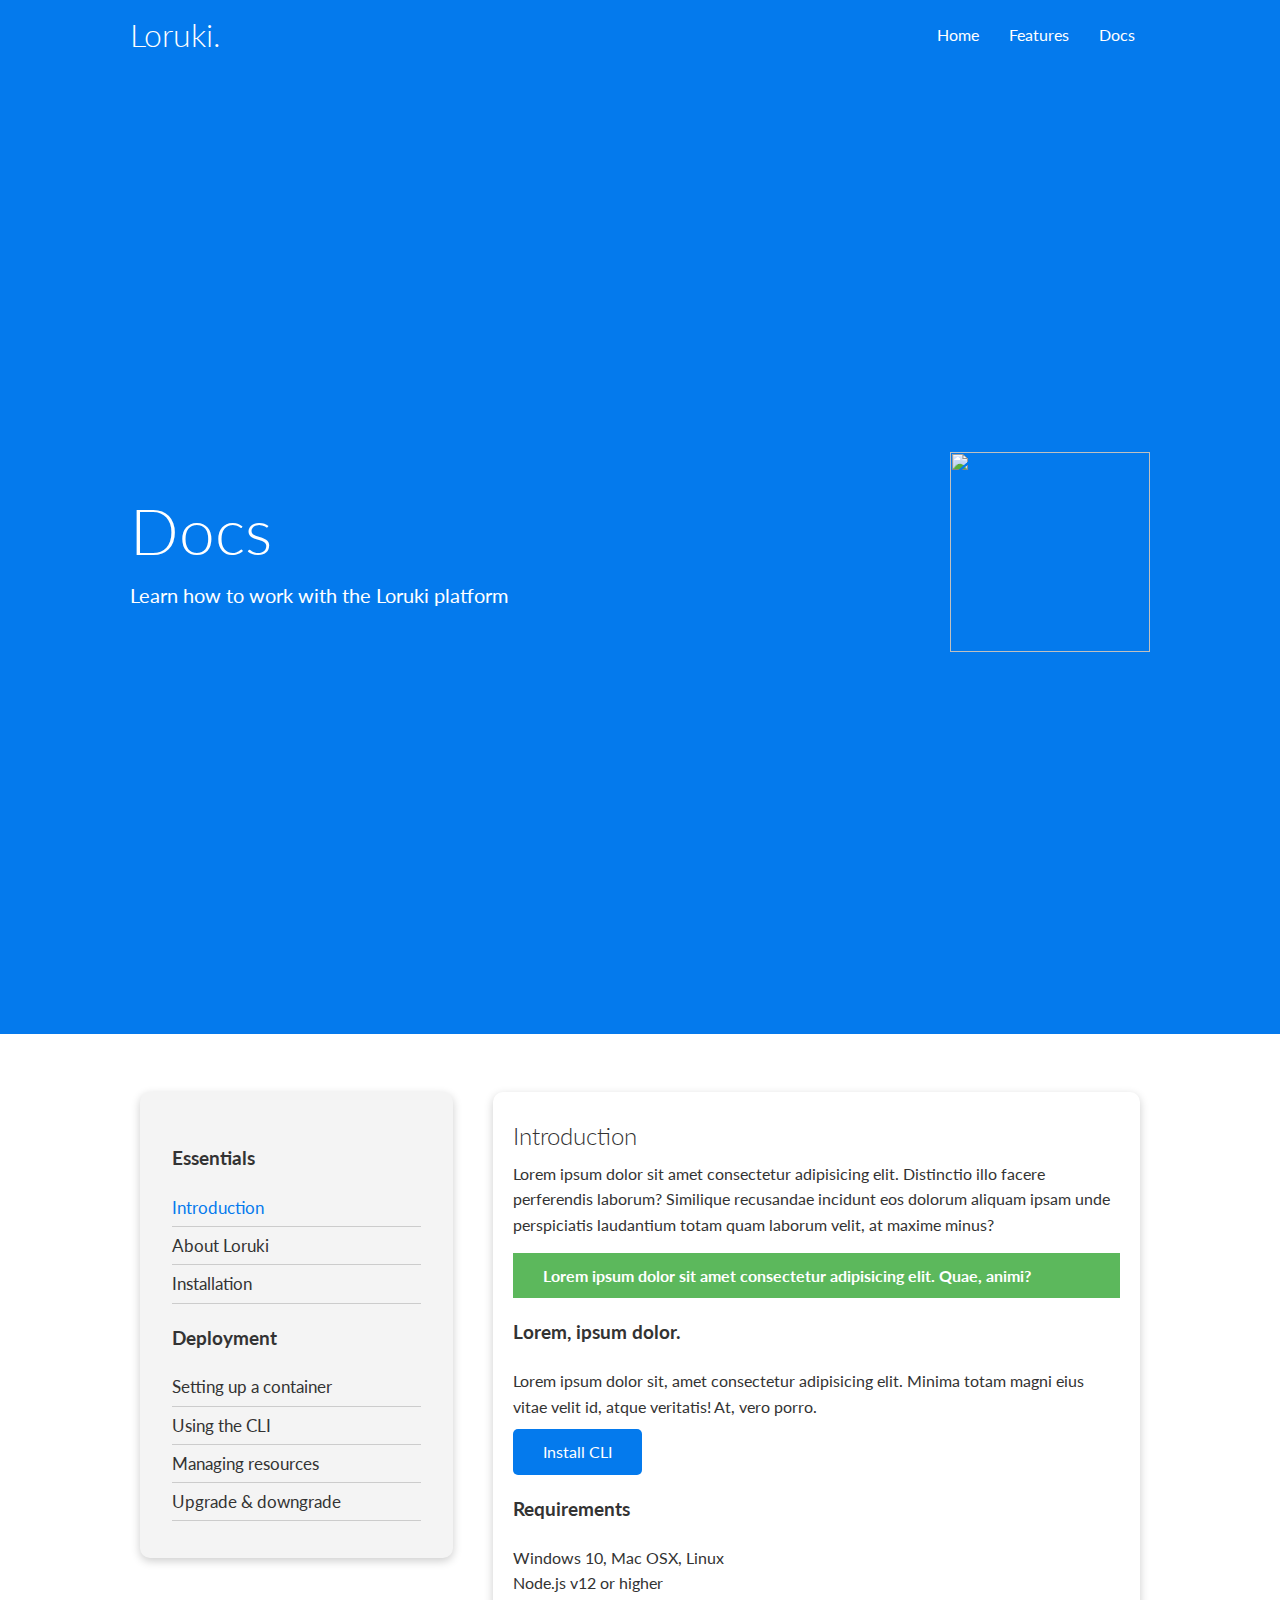
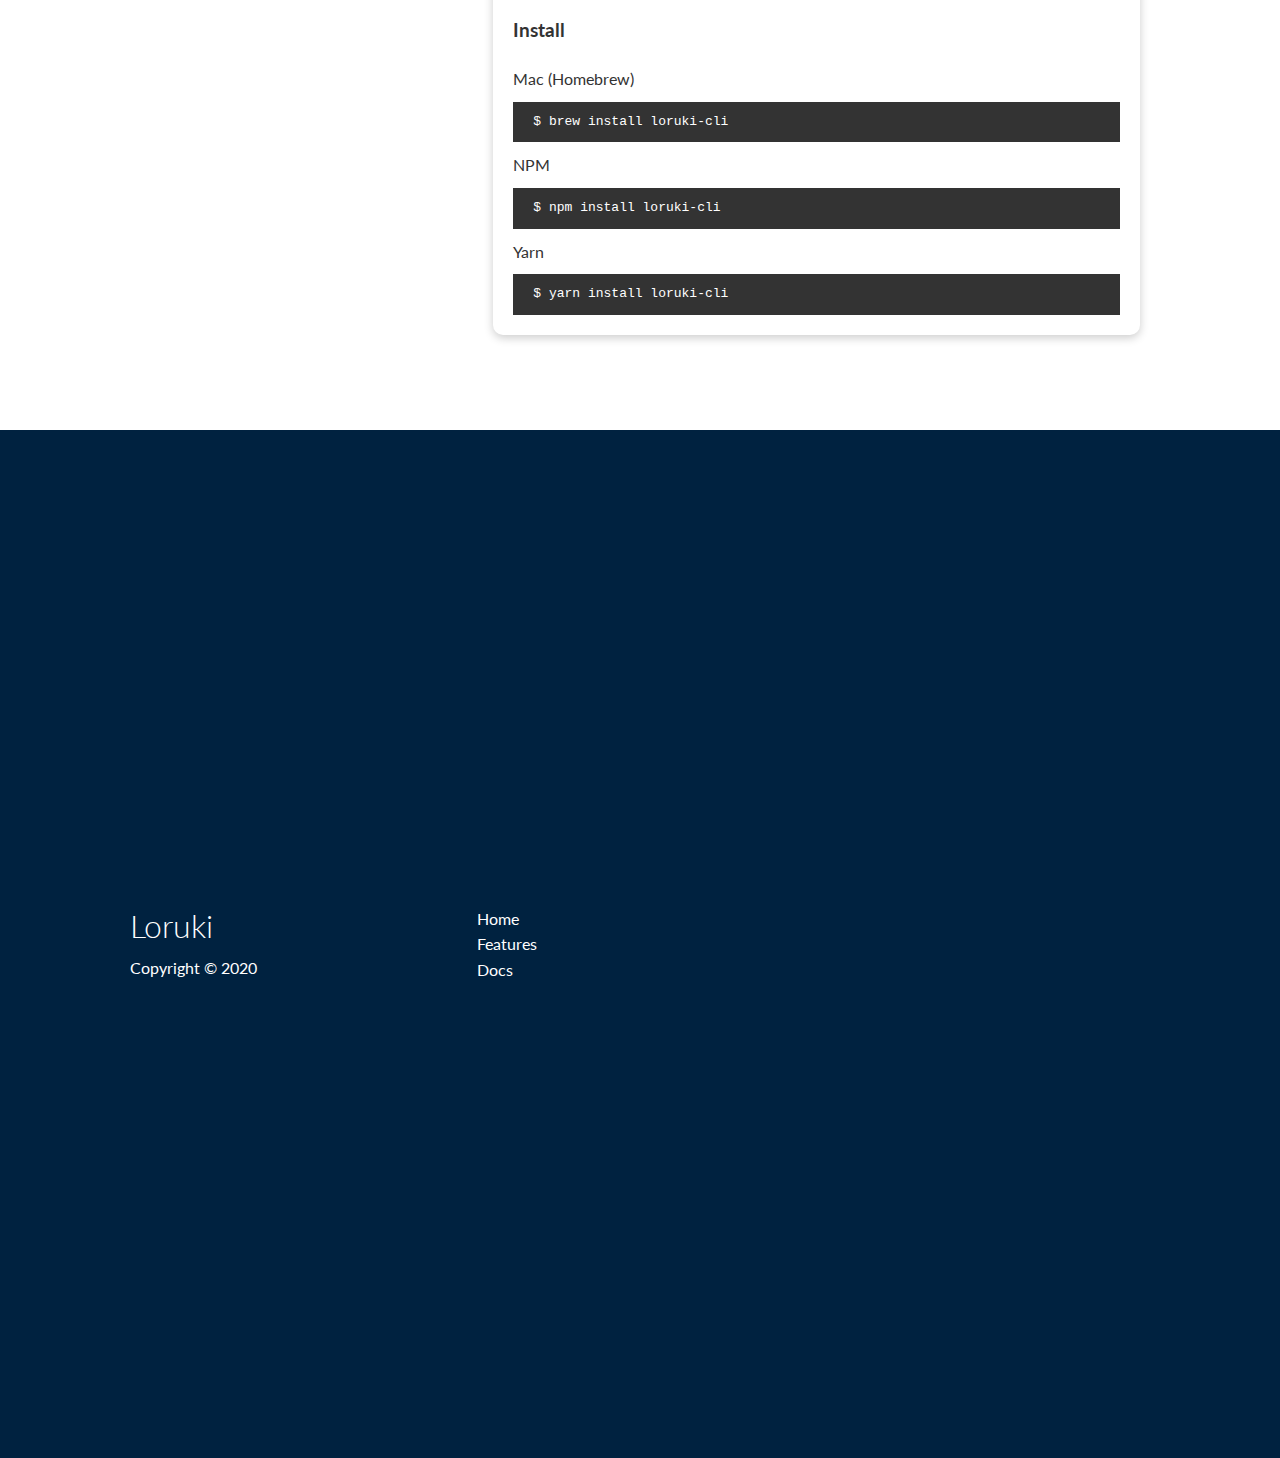
==== docs.html @ 27d40509 "Add files via upload" ====
<html>
<head>
    <meta charset="UTF-8">
    <meta name="viewport" content="width=device-width, initial-scale=1.0">
    <link rel="stylesheet" href="https://cdnjs.cloudflare.com/ajax/libs/font-awesome/5.15.1/css/all.min.css" integrity="sha512-+4zCK9k+qNFUR5X+cKL9EIR+ZOhtIloNl9GIKS57V1MyNsYpYcUrUeQc9vNfzsWfV28IaLL3i96P9sdNyeRssA==" crossorigin="anonymous" />
    <link rel="stylesheet" href="project-3.css">
    <title>Loruki | Cloud Hosting For Everyone</title>
</head>
<body>
    
    <div class="navbar">
        <div class="container flex">
            <h1 class="logo">Loruki.</h1>
            <nav>
                <ul>
                    <li><a href="index.html">Home</a></li>
                    <li><a href="features.html">Features</a></li>
                    <li><a href="docs.html">Docs</a></li>
                </ul>
            </nav>
        </div>
    </div>

    
    <section class="docs-head bg-primary py-3">
        <div class="container grid">
            <div>
                <h1 class="xl">Docs</h1>
                <p class="lead">
                    Learn how to work with the Loruki platform
                </p>
            </div>
            <img src="images/docs.png" alt="">
        </div>
    </section>

    <section class="docs-main my-4">
        <div class="container grid">
            <div class="card bg-light p-3">
                <h3 class="my-2">Essentials</h3>
                <nav>
                    <ul>
                        <li><a class="text-primary" href="#">Introduction</a></li>
                        <li><a href="#">About Loruki</a></li>
                        <li><a href="#">Installation</a></li>
                    </ul>
                </nav>

                <h3 class="my-2">Deployment</h3>
                <nav>
                    <ul>
                        <li><a href="#">Setting up a container</a></li>
							<li><a href="#">Using the CLI</a></li>
							<li><a href="#">Managing resources</a></li>
							<li><a href="#">Upgrade & downgrade</a></li>
                    </ul>
                </nav>
            </div>
            <div class="card">
                <h2>Introduction</h2>
                <p>Lorem ipsum dolor sit amet consectetur adipisicing elit. Distinctio illo facere perferendis laborum? Similique recusandae incidunt eos dolorum aliquam ipsam unde perspiciatis laudantium totam quam laborum velit, at maxime minus?</p>

                <div class="alert alert-success">
                    <i class="fas fa-info"></i> Lorem ipsum dolor sit amet consectetur adipisicing elit. Quae, animi?
                </div>

                <h3>Lorem, ipsum dolor.</h3>
                <p>Lorem ipsum dolor sit, amet consectetur adipisicing elit. Minima totam magni eius vitae velit id, atque veritatis! At, vero porro.</p>
                <a href="#" class="btn btn-primary">Install CLI</a>

                <h3>Requirements</h3>
                <ul>
                    <li>Windows 10, Mac OSX, Linux</li>
                    <li>Node.js v12 or higher</li>
                </ul>

                <h3>Install</h3>
                <p>Mac (Homebrew)</p>
                <pre><code>$ brew install loruki-cli</code></pre>
                <p>NPM</p>
                <pre><code>$ npm install loruki-cli</code></pre>
                <p>Yarn</p>
                <pre><code>$ yarn install loruki-cli</code></pre>

            </div>
        </div>
    </section>
    
    <footer class="footer bg-dark py-5">
        <div class="container grid grid-3">
            <div>
                <h1>Loruki
                </h1>
                <p>Copyright &copy; 2020</p>
            </div>
            <nav>
                <ul>
                    <li><a href="index.html">Home</a></li>
                    <li><a href="features.html">Features</a></li>
                    <li><a href="docs.html">Docs</a></li>
                </ul>
            </nav>
            <div class="social">
                <a href="#"><i class="fab fa-github fa-2x"></i></a>
                <a href="#"><i class="fab fa-facebook fa-2x"></i></a>
                <a href="#"><i class="fab fa-instagram fa-2x"></i></a>
                <a href="#"><i class="fab fa-twitter fa-2x"></i></a>
            </div>
        </div>
    </footer>
</body>
</html>
---- project-3.css ----
@import url('https://fonts.googleapis.com/css2?family=Lato:wght@300&display=swap');

:root {
  --primary-color: #047aed;
  --secondary-color: #1c3fa8;
  --dark-color: #002240;
  --light-color: #f4f4f4;
  --success-color: #5cb85c;
  --error-color: #d9534f;
}

* {
  box-sizing: border-box;
  padding: 0;
  margin: 0;
}

body {
  font-family: 'Lato', sans-serif;
  color: #333;
  line-height: 1.6;
}

ul {
  list-style-type: none;
}

a {
  text-decoration: none;
  color: #333;
}

.navbar {
  background-color: var(--primary-color);
  color: #fff;
  height: 70px;
}

.navbar ul {
  display: flex;
}

.navbar a {
  color: #fff;
  padding: 10px;
  margin: 0 5px;
}

.navbar a:hover {
  border-bottom: 2px #fff solid;
}

.navbar .flex {
  justify-content: space-between;
}

h1,
h2 {
  font-weight: 300;
  line-height: 1.2;
  margin: 10px 0;
}

p {
  margin: 10px 0;
}

img {
  width: 100%;
}

code,
pre {
  background: #333;
  color: #fff;
  padding: 10px;
}

.hidden {
  visibility: hidden;
  height: 0;
}



.showcase {
  height: 400px;
  background-color: var(--primary-color);
  color: #fff;
  position: relative;
}

.showcase h1 {
  font-size: 40px;
}

.showcase p {
  margin: 20px 0;
}

.showcase .grid {
  overflow: visible;
  grid-template-columns: 55% auto;
  gap: 30px;
}

.showcase-text {
  animation: slideInFromLeft 1s ease-in;
}

.showcase-form {
  position: relative;
  top: 60px;
  height: 350px;
  width: 400px;
  padding: 40px;
  z-index: 100;
  justify-self: flex-end;
  animation: slideInFromRight 1s ease-in;
}

.showcase-form .form-control {
  margin: 30px 0;
}

.showcase-form input[type='text'],
.showcase-form input[type='email'] {
  border: 0;
  border-bottom: 1px solid #b4becb;
  width: 100%;
  padding: 3px;
  font-size: 16px;
}

.showcase-form input:focus {
  outline: none;
}

.showcase::before,.showcase::after {
  content: '';
  position: absolute;
  height: 100px;
  bottom: -70px;
  right: 0;
  left: 0;
  background: #fff;
  transform: skewY(-3deg);
  -webkit-transform: skewY(-3deg);
  -moz-transform: skewY(-3deg);
  -ms-transform: skewY(-3deg);
}


.stats {
  padding-top: 100px;
  animation: slideInFromBottom 1s ease-in;
}

.stats-heading {
  max-width: 500px;
  margin: auto;
}

.stats .grid h3 {
  font-size: 35px;
}

.stats .grid p {
  font-size: 20px;
  font-weight: bold;
}


.cli .grid {
  grid-template-columns: repeat(3, 1fr);
  grid-template-rows: repeat(2, 1fr);
}

.cli .grid > *:first-child {
  grid-column: 1 / span 2;
  grid-row: 1 / span 2;
}


.cloud .grid {
  grid-template-columns: 4fr 3fr;
}



.languages .flex {
  flex-wrap: wrap;
}

.languages .card {
  text-align: center;
  margin: 18px 10px 40px;
  transition: transform 0.2s ease-in;
}

.languages .card h4 {
  font-size: 20px;
  margin-bottom: 10px;
}

.languages .card:hover {
  transform: translateY(-15px);
}

.features-head img,
.docs-head img {
  width: 200px;
  justify-self: flex-end;
}

.features-sub-head img {
  width: 300px;
  justify-self: flex-end;
}

.features-main .card > i {
  margin-right: 20px;
}

.features-main .grid {
  padding: 30px;
}

.features-main .grid > *:first-child {
  grid-column: 1 / span 3;
}

.features-main .grid > *:nth-child(2) {
  grid-column: 1 / span 2;
}

.docs-main h3 {
  margin: 20px 0;
}

.docs-main .grid {
  grid-template-columns: 1fr 2fr;
  align-items: flex-start;
}

.docs-main nav li {
  font-size: 17px;
  padding-bottom: 5px;
  margin-bottom: 5px;
  border-bottom: 1px #ccc solid;
}

.docs-main a:hover {
  font-weight: bold;
}

.footer .social a {
  margin: 0 10px;
}

@keyframes slideInFromLeft {
  0% {
    transform: translateX(-100%);
  }

  100% {
    transform: translateX(0);
  }
}

@keyframes slideInFromRight {
  0% {
    transform: translateX(100%);
  }

  100% {
    transform: translateX(0);
  }
}

@keyframes slideInFromTop {
  0% {
    transform: translateY(-100%);
  }

  100% {
    transform: translateX(0);
  }
}

@keyframes slideInFromBottom {
  0% {
    transform: translateY(100%);
  }

  100% {
    transform: translateX(0);
  }
}


@media (max-width: 768px) {
  .grid,
  .showcase .grid,
  .stats .grid,
  .cli .grid,
  .cloud .grid,
  .features-main .grid,
  .docs-main .grid {
    grid-template-columns: 1fr;
    grid-template-rows: 1fr;
  }

  .showcase {
    height: auto;
  }

  .showcase-text {
    text-align: center;
    margin-top: 40px;
    animation: slideInFromTop 1s ease-in;
  }

  .showcase-form {
    justify-self: center;
    margin: auto;
    animation: slideInFromBottom 1s ease-in;
  }

  .cli .grid > *:first-child {
    grid-column: 1;
    grid-row: 1;
  }

  .features-head,
  .features-sub-head,
  .docs-head {
    text-align: center;
  }

  .features-head img,
  .features-sub-head img,
  .docs-head img {
    justify-self: center;
  }

  .features-main .grid > *:first-child,
  .features-main .grid > *:nth-child(2) {
    grid-column: 1;
  }
}


@media (max-width: 500px) {
  .navbar {
    height: 110px;
  }

  .navbar .flex {
    flex-direction: column;
  }

  .navbar ul {
    padding: 10px;
    background-color: rgba(0, 0, 0, 0.1);
  }
  
  .showcase-form {
    width: 300px;
  }
}.container {
  max-width: 1100px;
  margin: 0 auto;
  overflow: auto;
  padding: 0 40px;
}

.card {
  background-color: #fff;
  color: #333;
  border-radius: 10px;
  box-shadow: 0 3px 10px rgba(0, 0, 0, 0.2);
  padding: 20px;
  margin: 10px;
}

.btn {
  display: inline-block;
  padding: 10px 30px;
  cursor: pointer;
  background: var(--primary-color);
  color: #fff;
  border: none;
  border-radius: 5px;
}

.btn-outline {
  background-color: transparent;
  border: 1px #fff solid;
}

.btn:hover {
  transform: scale(0.98);
}

.bg-primary,
.btn-primary {
  background-color: var(--primary-color);
  color: #fff;
}

.bg-secondary,
.btn-secondary {
  background-color: var(--secondary-color);
  color: #fff;
}

.bg-dark,
.btn-dark {
  background-color: var(--dark-color);
  color: #fff;
}

.bg-light,
.btn-light {
  background-color: var(--light-color);
  color: #333;
}

.bg-primary a,
.btn-primary a,
.bg-secondary a,
.btn-secondary a,
.bg-dark a,
.btn-dark a {
  color: #fff;
}

.text-primary {
  color: var(--primary-color);
}

.text-secondary {
  color: var(--secondary-color);
}

.text-dark {
  color: var(--dark-color);
}

.text-light {
  color: var(--light-color);
}

.lead {
  font-size: 20px;
}

.sm {
  font-size: 1rem;
}

.md {
  font-size: 2rem;
}

.lg {
  font-size: 3rem;
}

.xl {
  font-size: 4rem;
}

.text-center {
  text-align: center;
}

.alert {
  background-color: var(--light-color);
  padding: 10px 20px;
  font-weight: bold;
  margin: 15px 0;
}

.alert i {
  margin-right: 10px;
}

.alert-success {
  background-color: var(--success-color);
  color: #fff;
}

.alert-error {
  background-color: var(--error-color);
  color: #fff;
}

.flex {
  display: flex;
  justify-content: center;
  align-items: center;
  height: 100%;
}

.grid {
  display: grid;
  grid-template-columns: repeat(2, 1fr);
  gap: 20px;
  justify-content: center;
  align-items: center;
  height: 100%;
}

.grid-3 {
  grid-template-columns: repeat(3, 1fr);
}

.my-1 {
  margin: 1rem 0;
}

.my-2 {
  margin: 1.5rem 0;
}

.my-3 {
  margin: 2rem 0;
}

.my-4 {
  margin: 3rem 0;
}

.my-5 {
  margin: 4rem 0;
}

.m-1 {
  margin: 1rem;
}

.m-2 {
  margin: 1.5rem;
}

.m-3 {
  margin: 2rem;
}

.m-4 {
  margin: 3rem;
}

.m-5 {
  margin: 4rem;
}

.py-1 {
  padding: 1rem 0;
}

.py-2 {
  padding: 1.5rem 0;
}

.py-3 {
  padding: 2rem 0;
}

.py-4 {
  padding: 3rem 0;
}

.py-5 {
  padding: 4rem 0;
}

.p-1 {
  padding: 1rem;
}

.p-2 {
  padding: 1.5rem;
}

.p-3 {
  padding: 2rem;
}

.p-4 {
  padding: 3rem;
}

.p-5 {
  padding: 4rem;
}
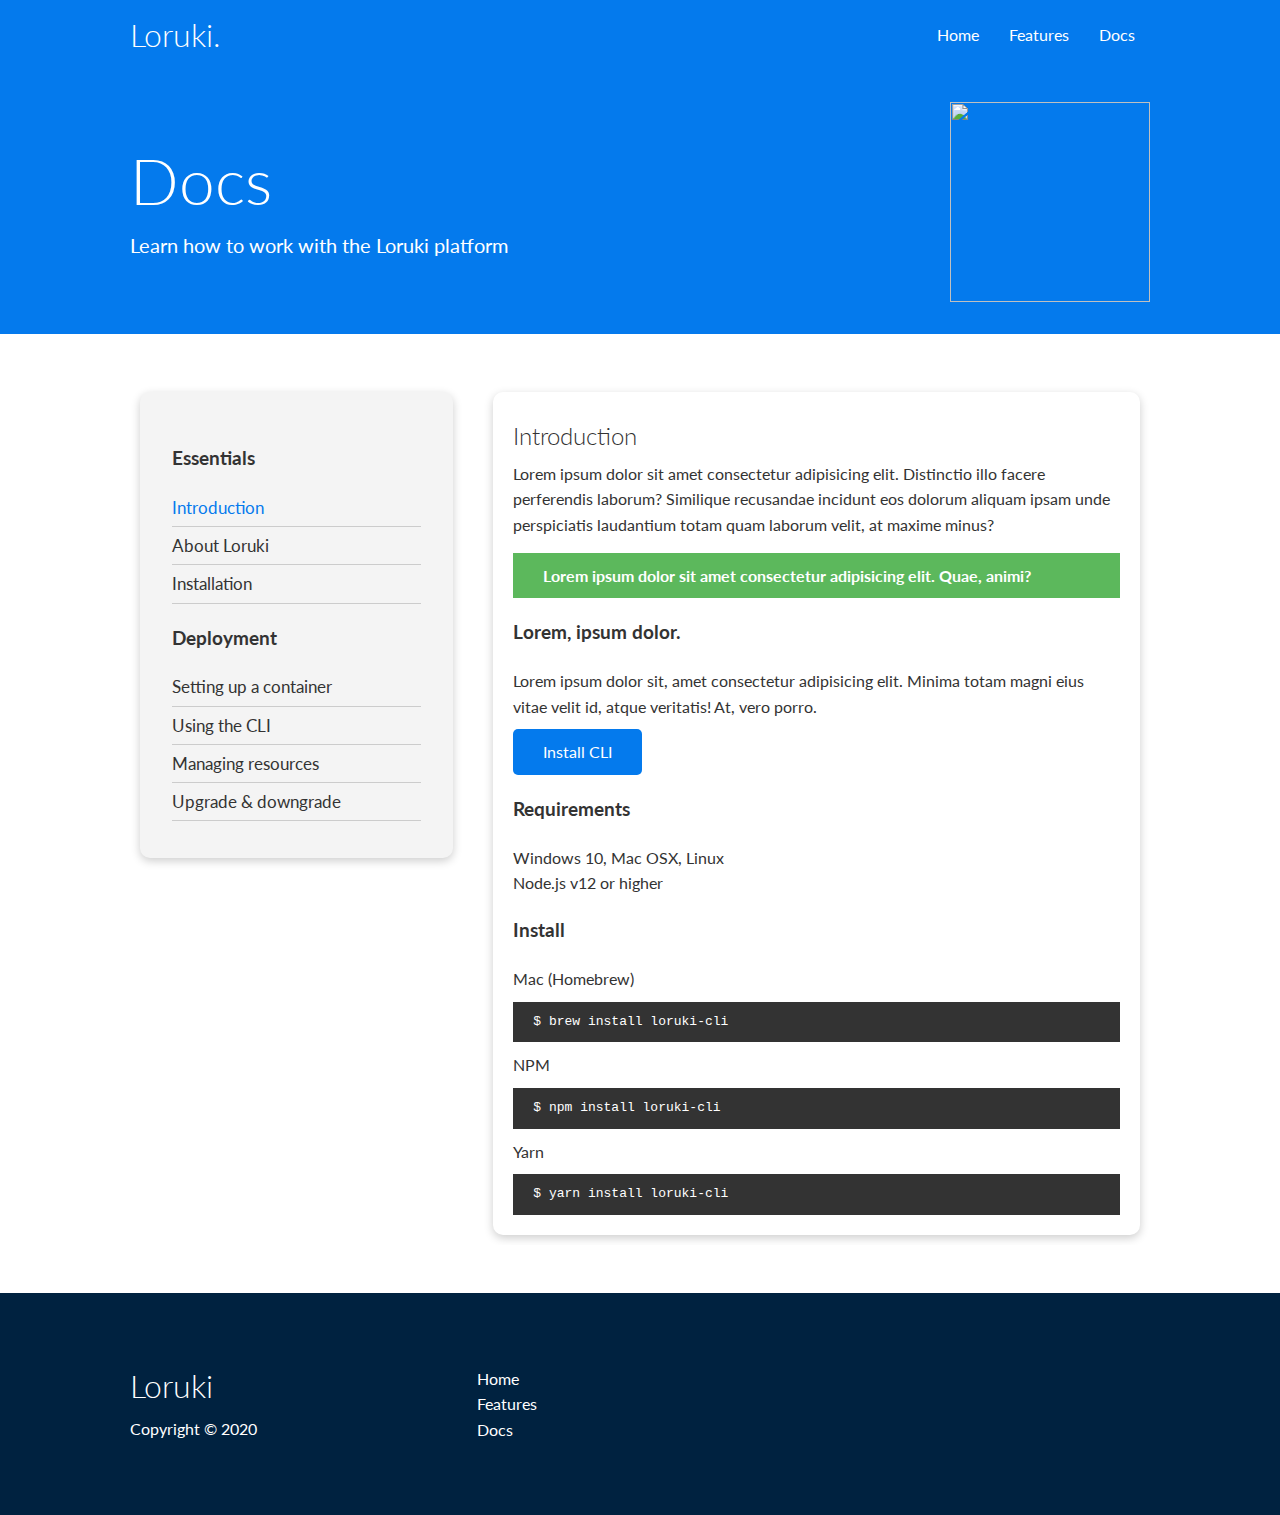
==== commit 6adc8199: "Add files via upload" ====
--- a/docs.html
+++ b/docs.html
@@ -30,7 +30,7 @@
                     Learn how to work with the Loruki platform
                 </p>
             </div>
-            <img src="images/docs.png" alt="">
+            <img src="https://raw.githubusercontent.com/snehadave25/project-1/main/docs.png" alt="">
         </div>
     </section>
 
--- a/project-3.css
+++ b/project-3.css
@@ -510,7 +510,7 @@
   gap: 20px;
   justify-content: center;
   align-items: center;
-  height: 100%;
+  
 }
 
 .grid-3 {
